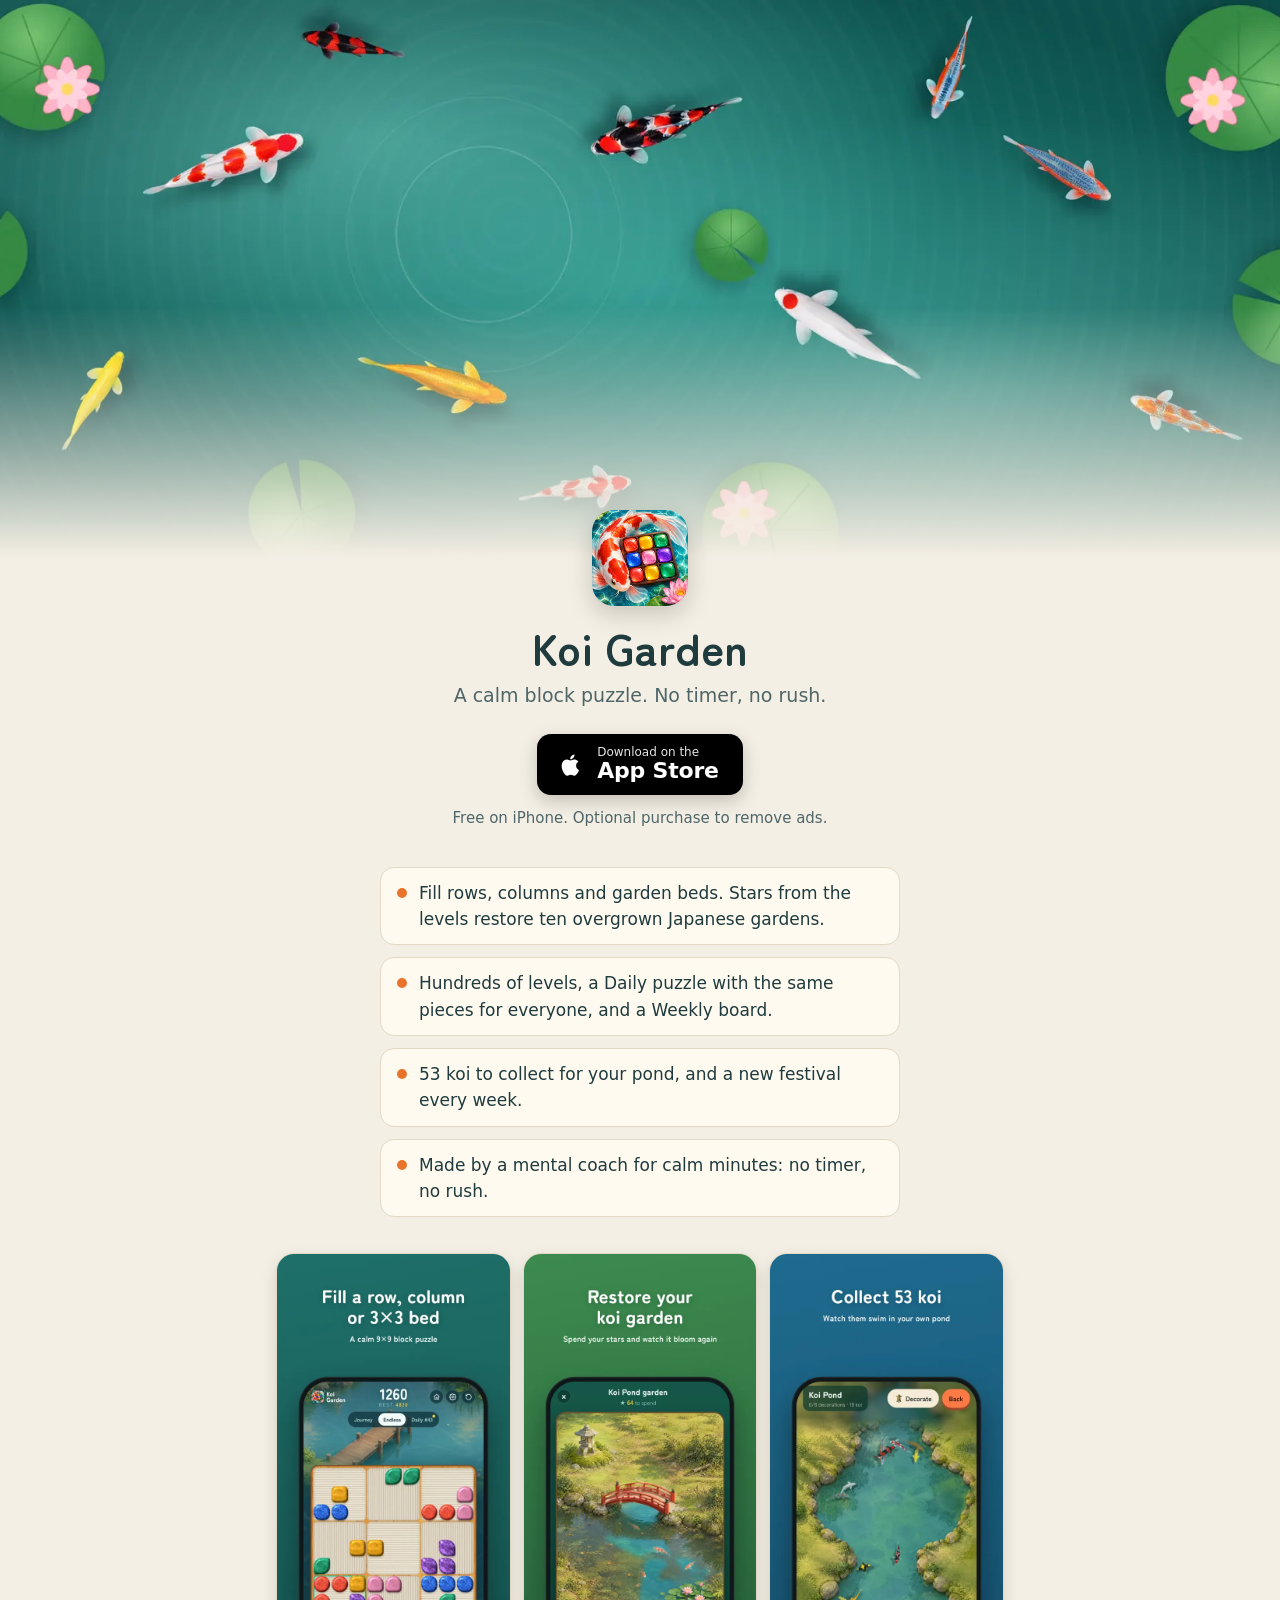
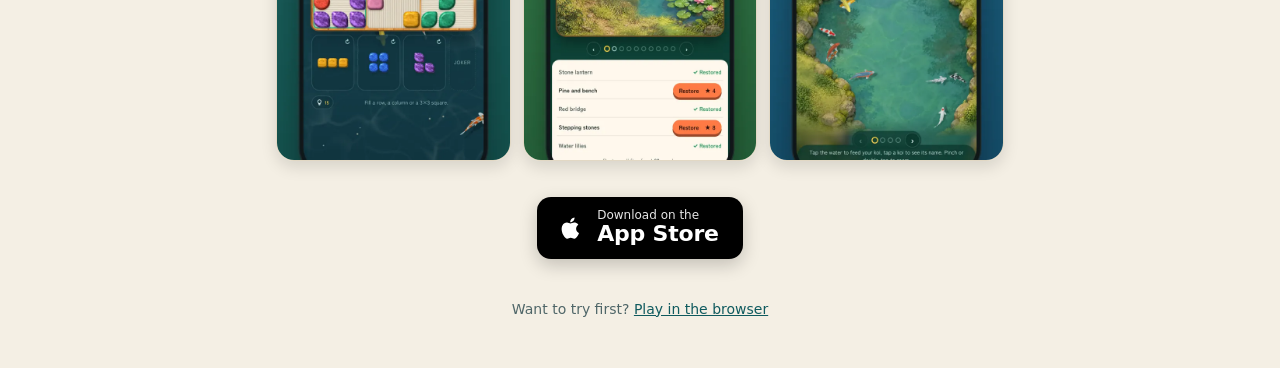
==== last-ned/index.html @ 73d70380 "Add download page for ads at /last-ned/ Co-Authored-By: Claude Opus 5.5 <noreply@anthropic.com> Clau" ====
<!doctype html>
<html lang="en">
<head>
<meta charset="utf-8">
<meta name="viewport" content="width=device-width, initial-scale=1, viewport-fit=cover">
<meta name="theme-color" content="#0f5a5e">
<title>Koi Garden: Block Puzzle · Free on iPhone</title>
<meta name="description" content="A calm block puzzle. No timer, no rush. Restore a Japanese garden one level at a time. Free on iPhone.">
<meta property="og:type" content="website">
<meta property="og:title" content="Koi Garden: Block Puzzle">
<meta property="og:description" content="A calm block puzzle. No timer, no rush. Free on iPhone.">
<meta property="og:url" content="https://koi.cliffordcoaching.no/last-ned/">
<meta property="og:image" content="https://koi.cliffordcoaching.no/last-ned/og.jpg">
<meta property="og:image:width" content="1200">
<meta property="og:image:height" content="630">
<meta name="apple-itunes-app" content="app-id=6825775584">
<link rel="icon" href="icon.png">
<link rel="apple-touch-icon" href="icon.png">
<style>
@font-face { font-family: "Zen Maru Gothic"; src: url("zen-maru-gothic-700.woff2") format("woff2"); font-weight: 700; font-display: swap; }
:root {
  --bg: #f4efe4; --card: #fffaf0; --ink: #1f3b3d; --muted: #4f6668; --teal: #0f5a5e; --orange: #e8742c; --line: #e2d8c4;
}
@media (prefers-color-scheme: dark) {
  :root { --bg: #0d2224; --card: #13302f; --ink: #f3ecdc; --muted: #b9c8c4; --teal: #7cc7c0; --orange: #f2914f; --line: #24473f; }
}
* { box-sizing: border-box; }
html, body { margin: 0; }
body { background: var(--bg); color: var(--ink); font: 17px/1.55 -apple-system, system-ui, "Segoe UI", Roboto, sans-serif; -webkit-font-smoothing: antialiased; }
.hero { position: relative; aspect-ratio: 16 / 8; max-height: 62vh; width: 100%; overflow: hidden; background: #0f5a5e url("header.webp") center / cover no-repeat; }
.hero::after { content: ""; position: absolute; inset: 0; background: linear-gradient(to bottom, transparent 55%, var(--bg)); }
main { max-width: 760px; margin: -48px auto 0; padding: 0 16px 48px; position: relative; z-index: 1; text-align: center; }
.icon { width: 96px; height: 96px; border-radius: 22px; box-shadow: 0 8px 24px rgba(0,0,0,.18); display: block; margin: 0 auto 16px; }
h1 { font-family: "Zen Maru Gothic", system-ui, sans-serif; font-weight: 700; font-size: clamp(30px, 7vw, 44px); line-height: 1.15; margin: 0 0 8px; }
.tag { color: var(--muted); font-size: 19px; margin: 0 0 24px; }
.store { display: inline-flex; align-items: center; gap: 12px; background: #000; color: #fff; text-decoration: none; border-radius: 14px; padding: 12px 24px 12px 20px; min-height: 60px; box-shadow: 0 6px 18px rgba(0,0,0,.2); transition: transform .15s ease-out; }
.store:hover { transform: translateY(-1px); }
.store:active { transform: scale(.98); }
.store:focus-visible { outline: 3px solid var(--orange); outline-offset: 3px; }
.store svg { width: 28px; height: 28px; fill: #fff; flex: none; }
.store span { display: flex; flex-direction: column; text-align: left; line-height: 1.1; }
.store small { font-size: 12px; opacity: .9; }
.store b { font-size: 22px; font-weight: 600; letter-spacing: -.2px; }
.free { margin: 12px 0 0; font-size: 15px; color: var(--muted); }
ul.points { list-style: none; padding: 0; margin: 36px auto 0; display: grid; gap: 12px; max-width: 520px; text-align: left; }
ul.points li { background: var(--card); border: 1px solid var(--line); border-radius: 14px; padding: 12px 16px; display: flex; gap: 12px; align-items: baseline; }
ul.points li::before { content: ""; flex: none; width: 10px; height: 10px; border-radius: 50%; background: var(--orange); transform: translateY(-1px); }
.shots { display: grid; grid-template-columns: repeat(3, minmax(0, 1fr)); gap: 12px; margin: 36px 0 0; }
.shots img { width: 100%; height: auto; border-radius: 18px; border: 1px solid var(--line); box-shadow: 0 6px 16px rgba(0,0,0,.12); display: block; }
.again { margin-top: 36px; }
footer { color: var(--muted); font-size: 14px; margin-top: 40px; }
footer a { color: var(--teal); }
@media (max-width: 480px) { .shots { grid-template-columns: repeat(3, minmax(0, 1fr)); gap: 8px; } .shots img { border-radius: 12px; } }
@media (prefers-reduced-motion: reduce) { .store { transition: none; } }
</style>
</head>
<body>
<div class="hero" role="img" aria-label="Koi Garden"></div>
<main>
  <img class="icon" src="icon.png" width="96" height="96" alt="">
  <h1>Koi Garden</h1>
  <p class="tag" data-t="tag">A calm block puzzle. No timer, no rush.</p>

  <a class="store" href="https://apps.apple.com/app/id6825775584" data-store>
    <svg viewBox="0 0 24 24" aria-hidden="true"><path d="M16.37 12.6c-.02-2.3 1.88-3.4 1.96-3.46-1.07-1.56-2.73-1.78-3.32-1.8-1.41-.14-2.76.83-3.48.83-.72 0-1.83-.81-3.01-.79-1.55.02-2.97.9-3.77 2.28-1.61 2.79-.41 6.92 1.16 9.18.77 1.11 1.68 2.35 2.88 2.31 1.16-.05 1.6-.75 3-.75s1.79.75 3.02.72c1.25-.02 2.04-1.13 2.8-2.24.88-1.29 1.24-2.53 1.26-2.6-.03-.01-2.42-.93-2.5-3.68zM14.08 5.84c.64-.77 1.07-1.85.95-2.92-.92.04-2.03.61-2.69 1.38-.59.68-1.11 1.77-.97 2.82 1.02.08 2.07-.52 2.71-1.28z"/></svg>
    <span><small data-t="small">Download on the</small><b>App Store</b></span>
  </a>
  <p class="free" data-t="free">Free on iPhone. Optional purchase to remove ads.</p>

  <ul class="points">
    <li data-t="p1">Fill rows, columns and garden beds. Stars from the levels restore ten overgrown Japanese gardens.</li>
    <li data-t="p2">Hundreds of levels, a Daily puzzle with the same pieces for everyone, and a Weekly board.</li>
    <li data-t="p3">53 koi to collect for your pond, and a new festival every week.</li>
    <li data-t="p4">Made by a mental coach for calm minutes: no timer, no rush.</li>
  </ul>

  <div class="shots">
    <img data-shot="1-play" src="en-1-play.webp" width="600" height="1304" alt="A level in progress" loading="lazy">
    <img data-shot="2-garden" src="en-2-garden.webp" width="600" height="1304" alt="The garden" loading="lazy">
    <img data-shot="7-pond" src="en-7-pond.webp" width="600" height="1304" alt="The koi pond" loading="lazy">
  </div>

  <div class="again">
    <a class="store" href="https://apps.apple.com/app/id6825775584" data-store>
      <svg viewBox="0 0 24 24" aria-hidden="true"><path d="M16.37 12.6c-.02-2.3 1.88-3.4 1.96-3.46-1.07-1.56-2.73-1.78-3.32-1.8-1.41-.14-2.76.83-3.48.83-.72 0-1.83-.81-3.01-.79-1.55.02-2.97.9-3.77 2.28-1.61 2.79-.41 6.92 1.16 9.18.77 1.11 1.68 2.35 2.88 2.31 1.16-.05 1.6-.75 3-.75s1.79.75 3.02.72c1.25-.02 2.04-1.13 2.8-2.24.88-1.29 1.24-2.53 1.26-2.6-.03-.01-2.42-.93-2.5-3.68zM14.08 5.84c.64-.77 1.07-1.85.95-2.92-.92.04-2.03.61-2.69 1.38-.59.68-1.11 1.77-.97 2.82 1.02.08 2.07-.52 2.71-1.28z"/></svg>
      <span><small data-t="small">Download on the</small><b>App Store</b></span>
    </a>
  </div>

  <footer><span data-t="play">Want to try first?</span> <a href="/" data-t="playlink">Play in the browser</a></footer>
</main>
<script>
(function () {
  var langs = (navigator.languages || [navigator.language || ""]).join(",").toLowerCase();
  var no = /(^|,)(nb|nn|no)\b/.test(langs);
  if (!no) return;
  var t = {
    tag: "Et rolig blokkpuslespill. Ingen klokke, ingen stress.",
    small: "Last ned fra",
    free: "Gratis på iPhone. Valgfritt kjøp for å fjerne reklame.",
    p1: "Fyll rader, kolonner og hagebed. Stjernene fra nivåene gjør i stand ti gjengrodde japanske hager.",
    p2: "Hundrevis av nivåer, et daglig puslespill med de samme brikkene for alle, og et ukesbrett.",
    p3: "53 koi å samle til dammen, og en ny festival hver uke.",
    p4: "Laget av en mental trener for rolige minutter: ingen klokke, ikke noe mas.",
    play: "Vil du prøve først?",
    playlink: "Spill i nettleseren"
  };
  document.documentElement.lang = "no";
  document.title = "Koi Garden: Block Puzzle · Gratis på iPhone";
  document.querySelectorAll("[data-t]").forEach(function (el) { var k = el.getAttribute("data-t"); if (t[k]) el.textContent = t[k]; });
  document.querySelectorAll("[data-shot]").forEach(function (el) { el.src = "no-" + el.getAttribute("data-shot") + ".webp"; });
  var alts = { "1-play": "Et nivå underveis", "2-garden": "Hagen", "7-pond": "Koidammen" };
  document.querySelectorAll("[data-shot]").forEach(function (el) { el.alt = alts[el.getAttribute("data-shot")]; });
})();
</script>
</body>
</html>
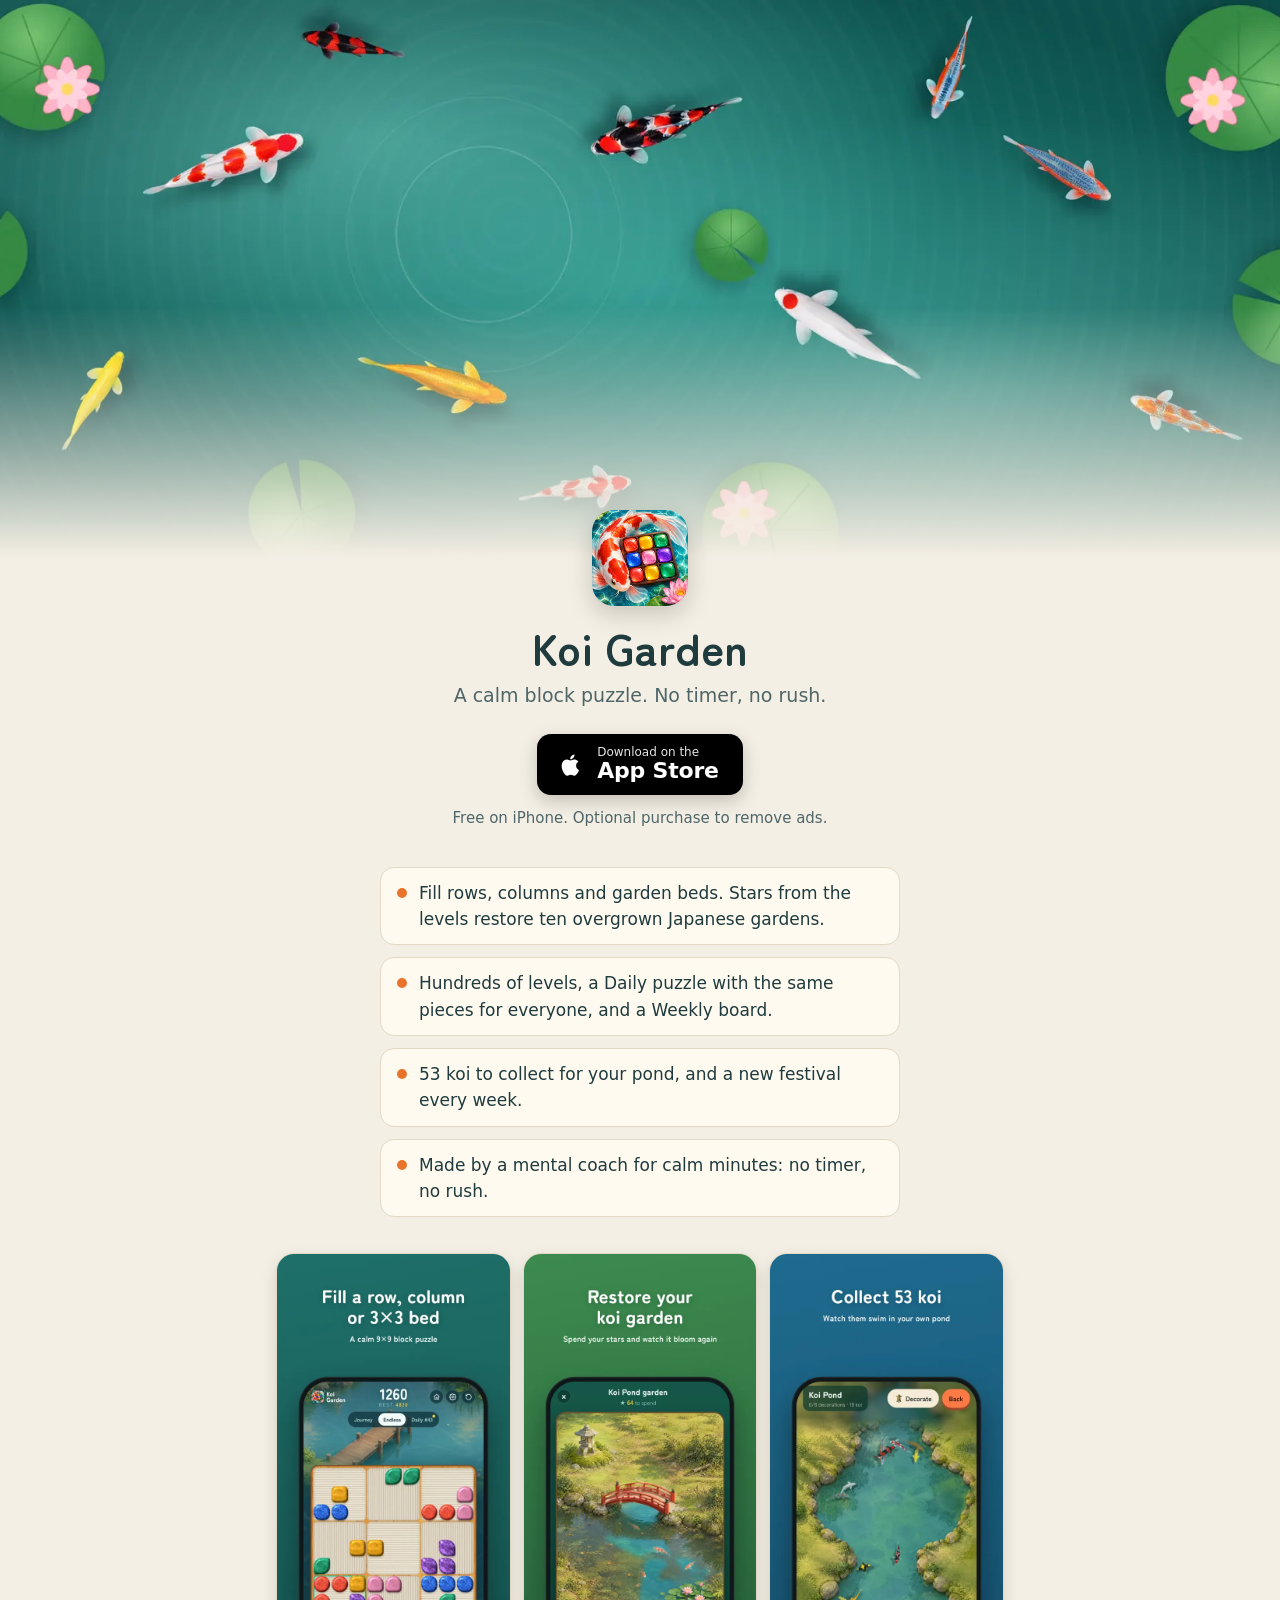
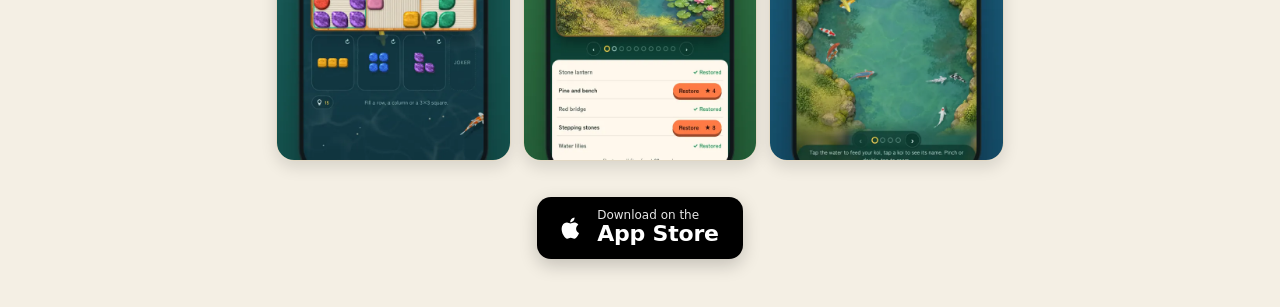
==== commit bae9fc74: "Download page: English only, no browser-play link Co-Authored-By: Claude Opus 5.5 <noreply@anthropic" ====
--- a/last-ned/index.html
+++ b/last-ned/index.html
@@ -48,8 +48,6 @@
 .shots { display: grid; grid-template-columns: repeat(3, minmax(0, 1fr)); gap: 12px; margin: 36px 0 0; }
 .shots img { width: 100%; height: auto; border-radius: 18px; border: 1px solid var(--line); box-shadow: 0 6px 16px rgba(0,0,0,.12); display: block; }
 .again { margin-top: 36px; }
-footer { color: var(--muted); font-size: 14px; margin-top: 40px; }
-footer a { color: var(--teal); }
 @media (max-width: 480px) { .shots { grid-template-columns: repeat(3, minmax(0, 1fr)); gap: 8px; } .shots img { border-radius: 12px; } }
 @media (prefers-reduced-motion: reduce) { .store { transition: none; } }
 </style>
@@ -59,59 +57,34 @@
 <main>
   <img class="icon" src="icon.png" width="96" height="96" alt="">
   <h1>Koi Garden</h1>
-  <p class="tag" data-t="tag">A calm block puzzle. No timer, no rush.</p>
+  <p class="tag">A calm block puzzle. No timer, no rush.</p>
 
   <a class="store" href="https://apps.apple.com/app/id6825775584" data-store>
     <svg viewBox="0 0 24 24" aria-hidden="true"><path d="M16.37 12.6c-.02-2.3 1.88-3.4 1.96-3.46-1.07-1.56-2.73-1.78-3.32-1.8-1.41-.14-2.76.83-3.48.83-.72 0-1.83-.81-3.01-.79-1.55.02-2.97.9-3.77 2.28-1.61 2.79-.41 6.92 1.16 9.18.77 1.11 1.68 2.35 2.88 2.31 1.16-.05 1.6-.75 3-.75s1.79.75 3.02.72c1.25-.02 2.04-1.13 2.8-2.24.88-1.29 1.24-2.53 1.26-2.6-.03-.01-2.42-.93-2.5-3.68zM14.08 5.84c.64-.77 1.07-1.85.95-2.92-.92.04-2.03.61-2.69 1.38-.59.68-1.11 1.77-.97 2.82 1.02.08 2.07-.52 2.71-1.28z"/></svg>
-    <span><small data-t="small">Download on the</small><b>App Store</b></span>
+    <span><small>Download on the</small><b>App Store</b></span>
   </a>
-  <p class="free" data-t="free">Free on iPhone. Optional purchase to remove ads.</p>
+  <p class="free">Free on iPhone. Optional purchase to remove ads.</p>
 
   <ul class="points">
-    <li data-t="p1">Fill rows, columns and garden beds. Stars from the levels restore ten overgrown Japanese gardens.</li>
-    <li data-t="p2">Hundreds of levels, a Daily puzzle with the same pieces for everyone, and a Weekly board.</li>
-    <li data-t="p3">53 koi to collect for your pond, and a new festival every week.</li>
-    <li data-t="p4">Made by a mental coach for calm minutes: no timer, no rush.</li>
+    <li>Fill rows, columns and garden beds. Stars from the levels restore ten overgrown Japanese gardens.</li>
+    <li>Hundreds of levels, a Daily puzzle with the same pieces for everyone, and a Weekly board.</li>
+    <li>53 koi to collect for your pond, and a new festival every week.</li>
+    <li>Made by a mental coach for calm minutes: no timer, no rush.</li>
   </ul>
 
   <div class="shots">
-    <img data-shot="1-play" src="en-1-play.webp" width="600" height="1304" alt="A level in progress" loading="lazy">
-    <img data-shot="2-garden" src="en-2-garden.webp" width="600" height="1304" alt="The garden" loading="lazy">
-    <img data-shot="7-pond" src="en-7-pond.webp" width="600" height="1304" alt="The koi pond" loading="lazy">
+    <img src="en-1-play.webp" width="600" height="1304" alt="A level in progress" loading="lazy">
+    <img src="en-2-garden.webp" width="600" height="1304" alt="The garden" loading="lazy">
+    <img src="en-7-pond.webp" width="600" height="1304" alt="The koi pond" loading="lazy">
   </div>
 
   <div class="again">
     <a class="store" href="https://apps.apple.com/app/id6825775584" data-store>
       <svg viewBox="0 0 24 24" aria-hidden="true"><path d="M16.37 12.6c-.02-2.3 1.88-3.4 1.96-3.46-1.07-1.56-2.73-1.78-3.32-1.8-1.41-.14-2.76.83-3.48.83-.72 0-1.83-.81-3.01-.79-1.55.02-2.97.9-3.77 2.28-1.61 2.79-.41 6.92 1.16 9.18.77 1.11 1.68 2.35 2.88 2.31 1.16-.05 1.6-.75 3-.75s1.79.75 3.02.72c1.25-.02 2.04-1.13 2.8-2.24.88-1.29 1.24-2.53 1.26-2.6-.03-.01-2.42-.93-2.5-3.68zM14.08 5.84c.64-.77 1.07-1.85.95-2.92-.92.04-2.03.61-2.69 1.38-.59.68-1.11 1.77-.97 2.82 1.02.08 2.07-.52 2.71-1.28z"/></svg>
-      <span><small data-t="small">Download on the</small><b>App Store</b></span>
+      <span><small>Download on the</small><b>App Store</b></span>
     </a>
   </div>
 
-  <footer><span data-t="play">Want to try first?</span> <a href="/" data-t="playlink">Play in the browser</a></footer>
 </main>
-<script>
-(function () {
-  var langs = (navigator.languages || [navigator.language || ""]).join(",").toLowerCase();
-  var no = /(^|,)(nb|nn|no)\b/.test(langs);
-  if (!no) return;
-  var t = {
-    tag: "Et rolig blokkpuslespill. Ingen klokke, ingen stress.",
-    small: "Last ned fra",
-    free: "Gratis på iPhone. Valgfritt kjøp for å fjerne reklame.",
-    p1: "Fyll rader, kolonner og hagebed. Stjernene fra nivåene gjør i stand ti gjengrodde japanske hager.",
-    p2: "Hundrevis av nivåer, et daglig puslespill med de samme brikkene for alle, og et ukesbrett.",
-    p3: "53 koi å samle til dammen, og en ny festival hver uke.",
-    p4: "Laget av en mental trener for rolige minutter: ingen klokke, ikke noe mas.",
-    play: "Vil du prøve først?",
-    playlink: "Spill i nettleseren"
-  };
-  document.documentElement.lang = "no";
-  document.title = "Koi Garden: Block Puzzle · Gratis på iPhone";
-  document.querySelectorAll("[data-t]").forEach(function (el) { var k = el.getAttribute("data-t"); if (t[k]) el.textContent = t[k]; });
-  document.querySelectorAll("[data-shot]").forEach(function (el) { el.src = "no-" + el.getAttribute("data-shot") + ".webp"; });
-  var alts = { "1-play": "Et nivå underveis", "2-garden": "Hagen", "7-pond": "Koidammen" };
-  document.querySelectorAll("[data-shot]").forEach(function (el) { el.alt = alts[el.getAttribute("data-shot")]; });
-})();
-</script>
 </body>
 </html>
